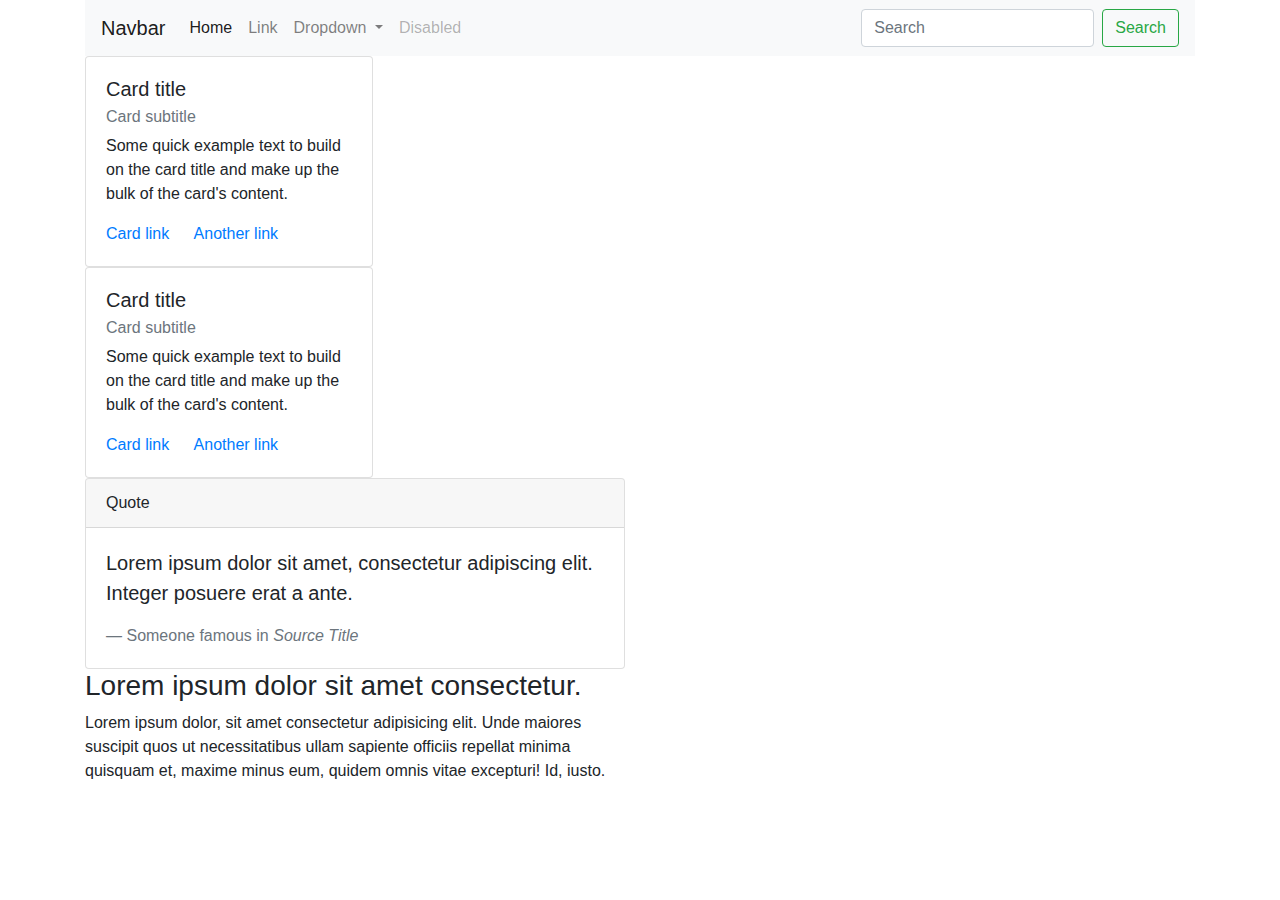
==== p5bootstrap/index.html @ a7319cb5 "practica Bootstrap" ====
<!DOCTYPE html>
<html lang="en">
<head>
    <meta charset="UTF-8">
    <meta name="viewport" content="width=device-width, initial-scale=1.0">
    <link rel="stylesheet" href="https://stackpath.bootstrapcdn.com/bootstrap/4.5.2/css/bootstrap.min.css"
        integrity="sha384-JcKb8q3iqJ61gNV9KGb8thSsNjpSL0n8PARn9HuZOnIxN0hoP+VmmDGMN5t9UJ0Z" crossorigin="anonymous">
    <link rel="stylesheet" href="css/style.css">
    <title>Bootstrap</title>
</head>
<body>
    <div class="container">
        <!-- NAV BELOW -->
        <nav class="navbar navbar-expand-lg navbar-light bg-light">
            <a class="navbar-brand" href="#">Navbar</a>
            <button class="navbar-toggler" type="button" data-toggle="collapse" data-target="#navbarSupportedContent" aria-controls="navbarSupportedContent" aria-expanded="false" aria-label="Toggle navigation">
              <span class="navbar-toggler-icon"></span>
            </button>
          
            <div class="collapse navbar-collapse" id="navbarSupportedContent">
              <ul class="navbar-nav mr-auto">
                <li class="nav-item active">
                  <a class="nav-link" href="#">Home <span class="sr-only">(current)</span></a>
                </li>
                <li class="nav-item">
                  <a class="nav-link" href="#">Link</a>
                </li>
                <li class="nav-item dropdown">
                  <a class="nav-link dropdown-toggle" href="#" id="navbarDropdown" role="button" data-toggle="dropdown" aria-haspopup="true" aria-expanded="false">
                    Dropdown
                  </a>
                  <div class="dropdown-menu" aria-labelledby="navbarDropdown">
                    <a class="dropdown-item" href="#">Action</a>
                    <a class="dropdown-item" href="#">Another action</a>
                    <div class="dropdown-divider"></div>
                    <a class="dropdown-item" href="#">Something else here</a>
                  </div>
                </li>
                <li class="nav-item">
                  <a class="nav-link disabled" href="#" tabindex="-1" aria-disabled="true">Disabled</a>
                </li>
              </ul>
              <form class="form-inline my-2 my-lg-0">
                <input class="form-control mr-sm-2" type="search" placeholder="Search" aria-label="Search">
                <button class="btn btn-outline-success my-2 my-sm-0" type="submit">Search</button>
              </form>
            </div>
          </nav>
          <!-- NAV ABOVE -->
        <div class="row">
            <div class="col col-md-6">
                <div class="card" style="width: 18rem;">
                    <div class="card-body">
                      <h5 class="card-title">Card title</h5>
                      <h6 class="card-subtitle mb-2 text-muted">Card subtitle</h6>
                      <p class="card-text">Some quick example text to build on the card title and make up the bulk of the card's content.</p>
                      <a href="#" class="card-link">Card link</a>
                      <a href="#" class="card-link">Another link</a>
                    </div>
                  </div>
            </div>
            <div class="col col-md-6">
                <img src="https://picsum.photos/200/300" alt="">
            </div>
        </div>
    </div>
    <div class="container-fluid">
        <div class="container">
            <div class="row">
                <div class="col col-md-6">
                    <div class="card" style="width: 18rem;">
                        <div class="card-body">
                          <h5 class="card-title">Card title</h5>
                          <h6 class="card-subtitle mb-2 text-muted">Card subtitle</h6>
                          <p class="card-text">Some quick example text to build on the card title and make up the bulk of the card's content.</p>
                          <a href="#" class="card-link">Card link</a>
                          <a href="#" class="card-link">Another link</a>
                        </div>
                      </div>
                    <div class="card">
                        <div class="card-header">
                          Quote
                        </div>
                        <div class="card-body">
                          <blockquote class="blockquote mb-0">
                            <p>Lorem ipsum dolor sit amet, consectetur adipiscing elit. Integer posuere erat a ante.</p>
                            <footer class="blockquote-footer">Someone famous in <cite title="Source Title">Source Title</cite></footer>
                          </blockquote>
                        </div>
                      </div>
                    </div>
                <div class="col col-md-6">
                    <img src="https://picsum.photos/300/300" alt="">
                </div>
            </div>
        </div>
        <div class="container">
            <div class="row">
                <div class="col col-md-6">
                    <h3>Lorem ipsum dolor sit amet consectetur.</h3>
                    <p>Lorem ipsum dolor, sit amet consectetur adipisicing elit. Unde maiores suscipit quos ut necessitatibus ullam sapiente officiis repellat minima quisquam et, maxime minus eum, quidem omnis vitae excepturi! Id, iusto.</p>
                </div>
                <div class="col col-md-6">
                    
                </div>
            </div>
        </div>
        <div class="container">
            <div class="row">
                <div class="col col-md-6"></div>
                <div class="col col-md-6"></div>
                <div class="col col-md-6"></div>
            </div>
        </div>
    </div>

    
    <script src="https://code.jquery.com/jquery-3.5.1.min.js"
        integrity="sha256-9/aliU8dGd2tb6OSsuzixeV4y/faTqgFtohetphbbj0=" crossorigin="anonymous"></script>

    <script src="https://cdn.jsdelivr.net/npm/popper.js@1.16.1/dist/umd/popper.min.js"
        integrity="sha384-9/reFTGAW83EW2RDu2S0VKaIzap3H66lZH81PoYlFhbGU+6BZp6G7niu735Sk7lN"
        crossorigin="anonymous"></script>


        <script src="https://stackpath.bootstrapcdn.com/bootstrap/4.5.2/js/bootstrap.min.js"
        integrity="sha384-B4gt1jrGC7Jh4AgTPSdUtOBvfO8shuf57BaghqFfPlYxofvL8/KUEfYiJOMMV+rV"
        crossorigin="anonymous"></script>
</body>
</html>
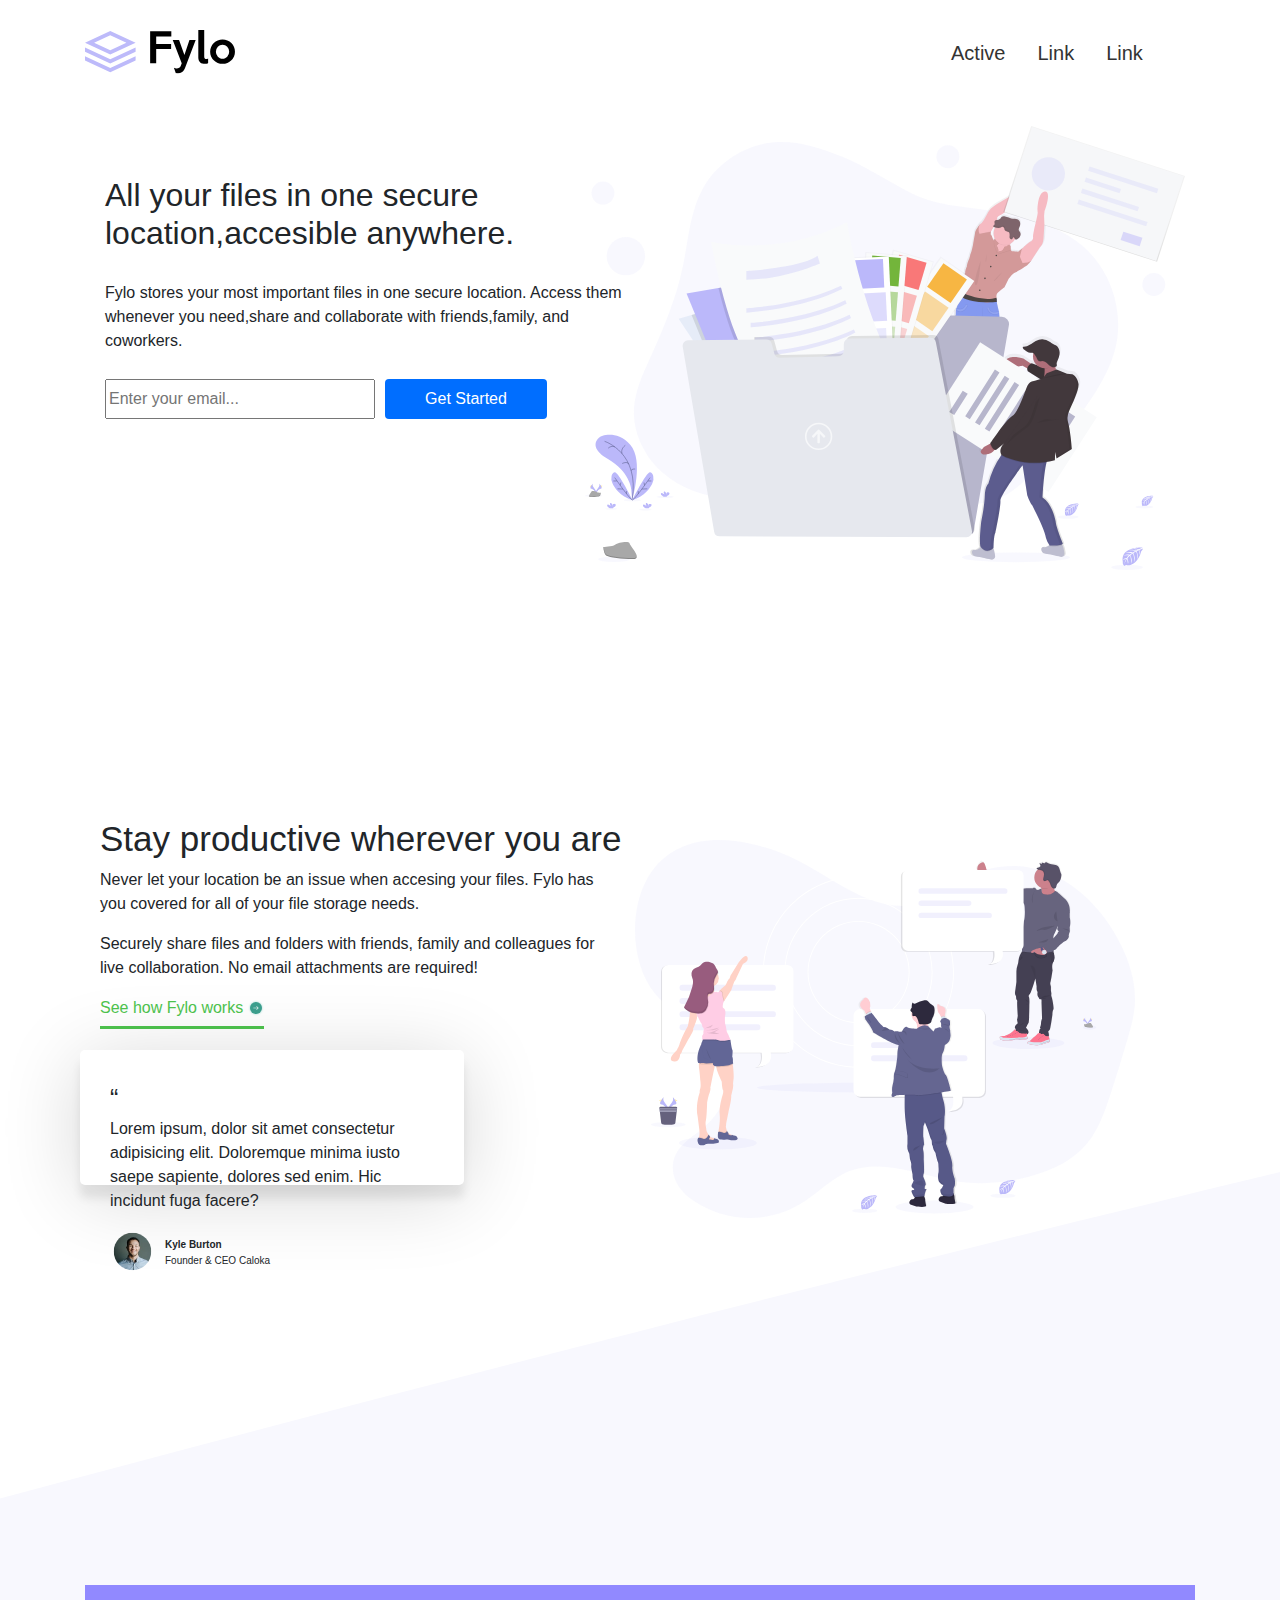
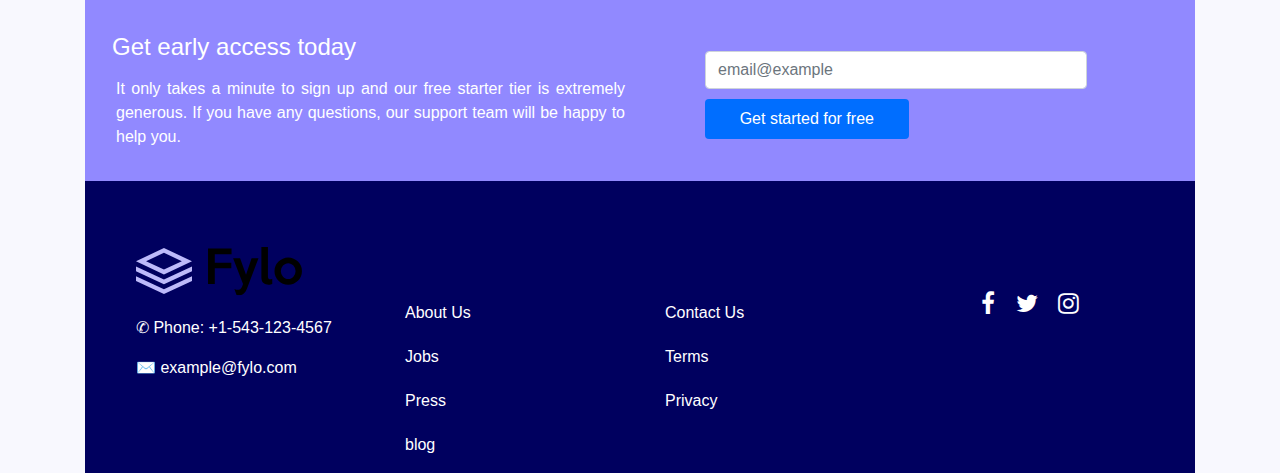
==== commit 818e89e2: "Practica con Walter" ====
--- a/p5bootstrap/index.html
+++ b/p5bootstrap/index.html
@@ -3,6 +3,7 @@
 <head>
     <meta charset="UTF-8">
     <meta name="viewport" content="width=device-width, initial-scale=1.0">
+    <link rel="stylesheet" href="https://cdnjs.cloudflare.com/ajax/libs/font-awesome/4.7.0/css/font-awesome.min.css">
     <link rel="stylesheet" href="https://stackpath.bootstrapcdn.com/bootstrap/4.5.2/css/bootstrap.min.css"
         integrity="sha384-JcKb8q3iqJ61gNV9KGb8thSsNjpSL0n8PARn9HuZOnIxN0hoP+VmmDGMN5t9UJ0Z" crossorigin="anonymous">
     <link rel="stylesheet" href="css/style.css">
@@ -11,118 +12,115 @@
 <body>
     <div class="container">
         <!-- NAV BELOW -->
-        <nav class="navbar navbar-expand-lg navbar-light bg-light">
-            <a class="navbar-brand" href="#">Navbar</a>
-            <button class="navbar-toggler" type="button" data-toggle="collapse" data-target="#navbarSupportedContent" aria-controls="navbarSupportedContent" aria-expanded="false" aria-label="Toggle navigation">
-              <span class="navbar-toggler-icon"></span>
-            </button>
-          
-            <div class="collapse navbar-collapse" id="navbarSupportedContent">
-              <ul class="navbar-nav mr-auto">
-                <li class="nav-item active">
-                  <a class="nav-link" href="#">Home <span class="sr-only">(current)</span></a>
+        <nav>
+            <ul class="nav">
+                <li>
+                 <img src="images/logo.svg" alt="Company´s logo">
+                </li>
+                <li class="nav-item">
+                  <a class="nav-link" href="#">Active</a>
                 </li>
                 <li class="nav-item">
                   <a class="nav-link" href="#">Link</a>
                 </li>
-                <li class="nav-item dropdown">
-                  <a class="nav-link dropdown-toggle" href="#" id="navbarDropdown" role="button" data-toggle="dropdown" aria-haspopup="true" aria-expanded="false">
-                    Dropdown
-                  </a>
-                  <div class="dropdown-menu" aria-labelledby="navbarDropdown">
-                    <a class="dropdown-item" href="#">Action</a>
-                    <a class="dropdown-item" href="#">Another action</a>
-                    <div class="dropdown-divider"></div>
-                    <a class="dropdown-item" href="#">Something else here</a>
-                  </div>
-                </li>
                 <li class="nav-item">
-                  <a class="nav-link disabled" href="#" tabindex="-1" aria-disabled="true">Disabled</a>
+                  <a class="nav-link" href="#">Link</a>
                 </li>
               </ul>
-              <form class="form-inline my-2 my-lg-0">
-                <input class="form-control mr-sm-2" type="search" placeholder="Search" aria-label="Search">
-                <button class="btn btn-outline-success my-2 my-sm-0" type="submit">Search</button>
-              </form>
-            </div>
-          </nav>
+        </nav>
           <!-- NAV ABOVE -->
         <div class="row">
-            <div class="col col-md-6">
-                <div class="card" style="width: 18rem;">
-                    <div class="card-body">
-                      <h5 class="card-title">Card title</h5>
-                      <h6 class="card-subtitle mb-2 text-muted">Card subtitle</h6>
-                      <p class="card-text">Some quick example text to build on the card title and make up the bulk of the card's content.</p>
-                      <a href="#" class="card-link">Card link</a>
-                      <a href="#" class="card-link">Another link</a>
-                    </div>
-                  </div>
+            <div class="col-12 col-md-6">
+                <div id="firstImage">
+                    <img src="images/illustration-1.svg" alt="">
+                </div>
             </div>
-            <div class="col col-md-6">
-                <img src="https://picsum.photos/200/300" alt="">
+            <div class="col-12 col-md-6" id="firstParagraph">
+                <h2  id="firstText">All your files in one secure location,accesible anywhere.</h2>
+                <p>Fylo stores your most important files in one secure location. Access them whenever you need,share and collaborate with friends,family, and coworkers.</p>
+                <input type="email" placeholder="Enter your email..." class="position-relative">
+                <button class="btn btn-primary position-relative">Get Started</button>
             </div>
         </div>
     </div>
     <div class="container-fluid">
         <div class="container">
             <div class="row">
-                <div class="col col-md-6">
-                    <div class="card" style="width: 18rem;">
-                        <div class="card-body">
-                          <h5 class="card-title">Card title</h5>
-                          <h6 class="card-subtitle mb-2 text-muted">Card subtitle</h6>
-                          <p class="card-text">Some quick example text to build on the card title and make up the bulk of the card's content.</p>
-                          <a href="#" class="card-link">Card link</a>
-                          <a href="#" class="card-link">Another link</a>
+                <div class="col-12 col-md-6">
+                    <img id="peopleImage" src="images/illustration-2.svg" alt="People working">
+                <div class="col-12 col-md-6" id="belowImage">
+                    <h3 id="productive">Stay productive wherever you are</h3>
+                    <p>Never let your location be an issue when accesing your files. Fylo has you covered for all of your file storage needs.</p>
+                    <p>Securely share files and folders with friends, family and colleagues for live collaboration. No email attachments are required!</p>
+                    <a href="#" id="anchor" class="position-relative">See how Fylo works <img src="images/icon-arrow.svg" alt="Arrow"></a>
+                    <div id="testimonial">
+                        <p>Lorem ipsum, dolor sit amet consectetur adipisicing elit. Doloremque minima iusto saepe sapiente, dolores sed enim. Hic incidunt fuga facere?</p>
+                        <div id="testimonial-image" class="d-flex">
+                            <img src="images/avatar-testimonial.jpg" alt="Person" class="position-relative">
+                            <div class="align-self-end" id="ps-from-image">
+                                <p class="font-weight-bold">Kyle Burton</p>
+                                <p id="secondP" class="position-relative">Founder & CEO Caloka</p>
+                            </div> 
                         </div>
-                      </div>
-                    <div class="card">
-                        <div class="card-header">
-                          Quote
-                        </div>
-                        <div class="card-body">
-                          <blockquote class="blockquote mb-0">
-                            <p>Lorem ipsum dolor sit amet, consectetur adipiscing elit. Integer posuere erat a ante.</p>
-                            <footer class="blockquote-footer">Someone famous in <cite title="Source Title">Source Title</cite></footer>
-                          </blockquote>
-                        </div>
-                      </div>
                     </div>
-                <div class="col col-md-6">
-                    <img src="https://picsum.photos/300/300" alt="">
                 </div>
             </div>
         </div>
-        <div class="container">
-            <div class="row">
-                <div class="col col-md-6">
-                    <h3>Lorem ipsum dolor sit amet consectetur.</h3>
-                    <p>Lorem ipsum dolor, sit amet consectetur adipisicing elit. Unde maiores suscipit quos ut necessitatibus ullam sapiente officiis repellat minima quisquam et, maxime minus eum, quidem omnis vitae excepturi! Id, iusto.</p>
+        <!-- WALTER -->
+        <div class="container early-access">
+            <div class="row early">
+                <div class="col-12 col-md-6">
+                    <h4 id="early">Get early access today</h4>
+                    <p>It only takes a minute to sign up and our free starter tier is extremely generous.
+                        If you have any questions, our support team will be happy to help you.
+                    </p>
                 </div>
-                <div class="col col-md-6">
-                    
+                <div class="barras col-12 col-md-6">
+                    <form class="form">
+                      <input class="form-control mr-sm-2" type="search" placeholder="email@example" aria-label="Search">
+                      <button class="boton-started btn btn-outline-success my-2 my-sm-0" type="submit">Get started for free</button>
+                    </form>
                 </div>
             </div>
         </div>
-        <div class="container">
+        <div class="container footer">
             <div class="row">
-                <div class="col col-md-6"></div>
-                <div class="col col-md-6"></div>
-                <div class="col col-md-6"></div>
+                <div class="logo col-12 col-md-3">
+                    <img src="images/logo.svg">
+                    <p>✆ Phone: +1-543-123-4567</p>
+                    <p>✉ example@fylo.com</p>
+                </div>
+                <div class="col-12 col-md-3">
+                    <ul class="lista">
+                        <li>About Us</li>
+                        <li>Jobs</li>
+                        <li>Press</li>
+                        <li>blog</li>
+                    </ul>
+                </div>
+                <div class="col-12 col-md-3">
+                    <ul class="lista">
+                        <li>Contact Us</li>
+                        <li>Terms</li>
+                        <li>Privacy</li>
+                    </ul>
+                </div>
+                <div class="col-12 col-md-3">
+                <footer class="redes">
+                    <i class="fa mx-2">&#xf09a;</i>
+                    <i class="fa mx-2">&#xf099;</i>
+                    <i class="fa mx-2">&#xf16d;</i>
+                </footer>
+                </div>
             </div>
         </div>
-    </div>
 
-    
-    <script src="https://code.jquery.com/jquery-3.5.1.min.js"
+        
+        <script src="https://code.jquery.com/jquery-3.5.1.min.js"
         integrity="sha256-9/aliU8dGd2tb6OSsuzixeV4y/faTqgFtohetphbbj0=" crossorigin="anonymous"></script>
-
-    <script src="https://cdn.jsdelivr.net/npm/popper.js@1.16.1/dist/umd/popper.min.js"
+        <script src="https://cdn.jsdelivr.net/npm/popper.js@1.16.1/dist/umd/popper.min.js"
         integrity="sha384-9/reFTGAW83EW2RDu2S0VKaIzap3H66lZH81PoYlFhbGU+6BZp6G7niu735Sk7lN"
         crossorigin="anonymous"></script>
-
-
         <script src="https://stackpath.bootstrapcdn.com/bootstrap/4.5.2/js/bootstrap.min.js"
         integrity="sha384-B4gt1jrGC7Jh4AgTPSdUtOBvfO8shuf57BaghqFfPlYxofvL8/KUEfYiJOMMV+rV"
         crossorigin="anonymous"></script>
--- a/p5bootstrap/css/style.css
+++ b/p5bootstrap/css/style.css
@@ -0,0 +1,243 @@
+nav{
+    display:flex;
+    width: 100vw;
+    padding-top: 30px;
+}
+.nav-link{
+    font-size: 1rem;
+}
+.container nav ul li img{
+    width: 120px;
+    height: auto;
+}
+nav ul{
+    display: flex;
+}
+nav ul li{
+    position: relative;
+}
+nav li a{
+    color: #333;
+    position: relative;
+    left: 70px;
+}
+#firstImage img{
+    position: relative;
+    top: 50px;
+    width: 350px;
+}
+#firstText{
+    position: relative;
+    top: 100px;
+}
+#firstText + p{
+    position: relative;
+    top: 120px;
+}
+#firstParagraph{
+    text-align: center;
+}
+p + input{
+    height: 40px;
+    top: 130px;
+    width: 100%;
+}
+input + button{
+    width: 100%;
+    height: 40px;
+    top: 150px;
+}
+/*--------------------------*/
+.container-fluid{
+    background-image: url(../images/bg-curve-mobile.svg);
+    background-repeat: none;
+    background-size: cover;
+    position: relative;
+}
+#peopleImage{
+    width: 350px;
+    position: relative;
+    margin-top: 270px;
+}
+#belowImage{
+    margin-top: 50px;
+}
+#anchor{
+    border-bottom: 3px solid rgb(78, 196, 78);
+    color: rgb(78, 196, 78);
+    left:85px;
+    padding-bottom: 10px;
+}
+#testimonial{
+    margin-top: 30px;
+    background-color: white;
+    border-radius: 5px;
+    padding:30px;
+    box-shadow:
+    0 12.5px 10px rgba(0, 0, 0, 0.08),
+    0 10px 80px rgba(0, 0, 0, 0.16);
+
+}
+#testimonial::before{
+    content: open-quote;
+    font-size: 25px;
+}
+
+#testimonial-image img{
+    border-radius: 50%;
+    transform: scale(.3);
+    right: 40px;
+    bottom: 40px;
+}
+#ps-from-image{
+    font-size: 10px;
+    position: relative;
+    right: 70px;
+    bottom: 55px;
+}
+#ps-from-image #secondP{
+    bottom: 15px;
+}
+
+/* WALTER*/
+.early-access{
+    background-color: rgb(145, 137, 255);
+    text-align: center;
+    color:white;
+} 
+.early{
+    padding: 1rem;
+}
+h4{
+   margin:1rem; 
+   padding-top: 1rem;
+}
+.form-control{
+    width:75%;
+    display: inline-block;
+}
+.btn{
+    background-color: rgb(0, 110, 255);
+    border:0px;
+    width: 75%;
+    margin-bottom: 2rem;
+}
+.btn-outline-success{
+    color: white;
+}
+/*.boton-started{
+    background-color:green;
+}*/
+.footer{
+    background-color: rgb(0, 0, 95);
+    text-align: left;
+    color: white;
+}
+.logo{
+    padding: 1rem;
+}
+.lista{
+    list-style-type: none;
+    text-align: left;
+    padding: 0rem;
+}
+.redes{
+    text-align: center;
+}
+/* MAURO*/
+.logo p:first-of-type{
+    padding-top: 20px;
+}
+.lista li{
+    padding:10px
+}
+.redes i{
+    font-size: 24px;
+    pad
+}
+
+/* MAURO*/
+
+/* WALTER */
+
+@media only screen and (min-width:1200px){
+    .container nav ul li img{
+        width: 150px;
+    }
+    .container nav ul li a{
+        left: 700px;
+        font-size: 20px;
+    }
+    #firstImage img{
+        width: 600px;
+        height: auto;
+        left: 500px;
+    }
+    #firstParagraph{
+        right: 550px;
+        text-align: start;
+    }
+    #firstParagraph input,#firstParagraph button{
+        width: 50%;
+        float: left;
+    }
+    #firstParagraph button{
+        width:30%;
+        position: relative;
+        top: 130px;
+        left: 10px;
+    }
+    #peopleImage{
+        width: 500px;
+        left: 550px;
+        top: 50px;
+    }
+    #belowImage{
+        position: relative;
+        top:-400px;
+    }
+    #productive{
+        width: 100vw;
+        font-size: 35px;
+    }
+    #productive + p{
+        width: 40vw;
+    }
+    #belowImage p:nth-of-type(2){
+    width: 40vw;
+    }
+    #belowImage #anchor{
+        left: 0;
+    }
+    #belowImage #anchor + div{
+        position: relative;
+        width: 30vw;
+        height: 15vh;
+        right: 20px;
+    }
+    #early{
+        position: relative;
+        right: 20px;
+    }
+    .early{
+        text-align: justify;
+        position: relative;
+    }
+    .early .boton-started{
+        width: 40%;
+        position: relative;
+        top: 10px;
+    }
+    form:first-child{
+        position: relative;
+        top: 50px;
+        left: 50px;
+    }
+    .footer{
+        padding:50px;
+    }
+    .redes,.lista{
+        position: relative;
+        top: 60px;
+    }
+}